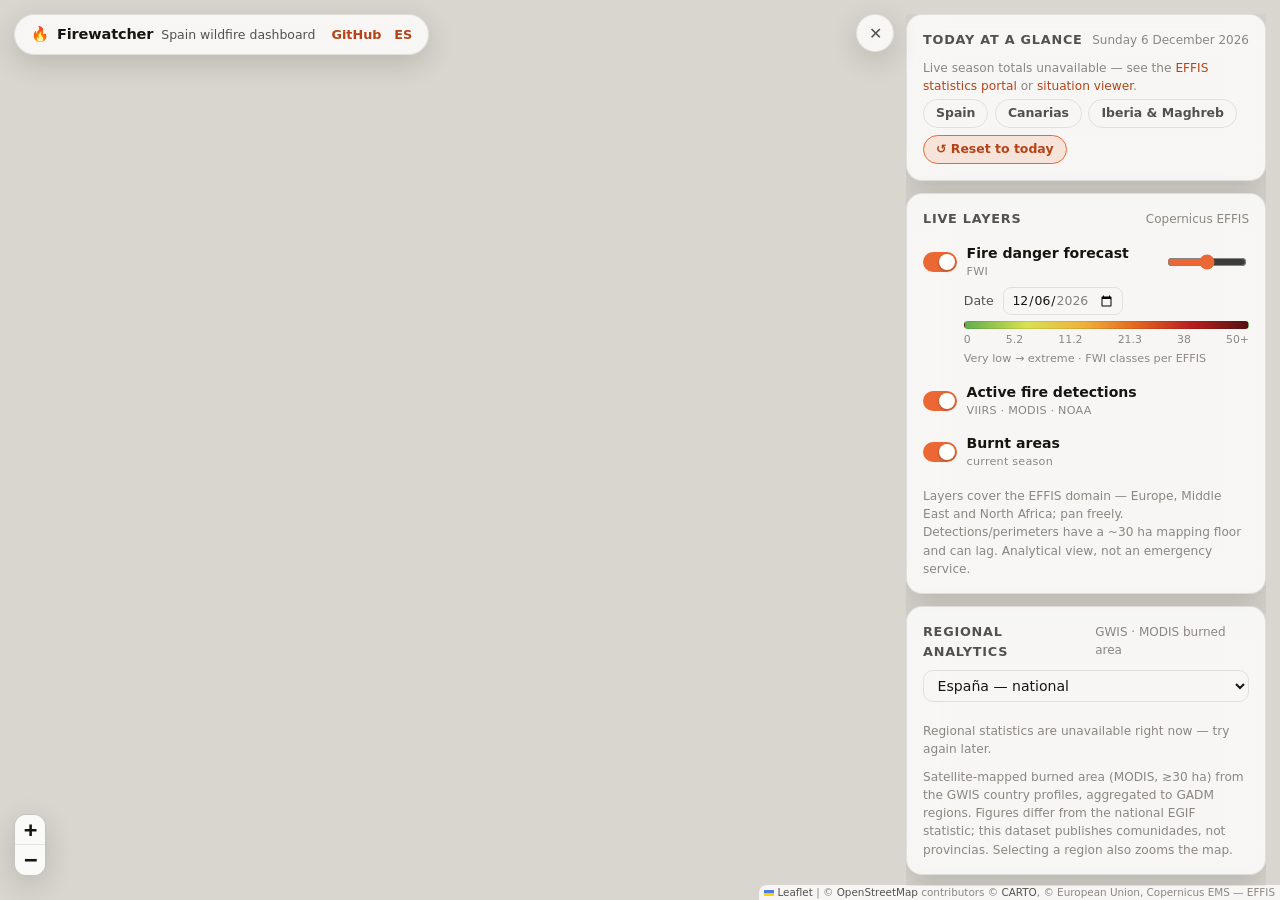
==== app/index.html @ 32cd59ab "Show 'not published yet' instead of 0 for the running year in regional analytics The GWIS annual bur" ====
<!DOCTYPE html>
<html lang="en">
<head>
<meta charset="utf-8">
<meta name="viewport" content="width=device-width, initial-scale=1">
<title>Firewatcher — Spain Wildfire Risk Dashboard</title>
<meta name="description" content="Interactive wildfire risk dashboard for Spain: live fire danger (FWI), active fire detections and burnt areas from Copernicus EFFIS, with historical context from the national fire record.">
<link rel="icon" href="data:image/svg+xml,<svg xmlns=%22http://www.w3.org/2000/svg%22 viewBox=%220 0 100 100%22><text y=%22.9em%22 font-size=%2290%22>🔥</text></svg>">
<link rel="stylesheet" href="vendor/leaflet/leaflet.css">
<link rel="stylesheet" href="app.css">
</head>
<body>

<div id="map" role="application" data-i18n-aria="mapAria" aria-label="Map with live wildfire layers"></div>

<header class="brand">
  <span class="flame">🔥</span>
  <span class="brand-name">Firewatcher</span>
  <span class="brand-sub" data-i18n="brandSub">Spain wildfire dashboard</span>
  <nav>
    <a href="https://github.com/alpibrusl/firewatcher">GitHub</a>
    <button id="lang-toggle" class="lang-toggle" type="button" aria-label="Cambiar idioma / switch language">ES</button>
  </nav>
</header>

<button id="panel-toggle" class="panel-toggle" aria-expanded="true"
        aria-controls="panel" title="Hide panel">✕</button>

<aside id="panel" class="panel">

  <section class="card today" aria-label="Today at a glance">
    <div class="card-head">
      <h2 data-i18n="todayTitle">Today at a glance</h2>
      <span id="today-date" class="muted"></span>
    </div>
    <div id="today-stats" class="today-stats" hidden>
      <div class="stat">
        <span class="stat-value" id="ts-ba">–</span>
        <span class="stat-label" data-i18n="tsBaLabel">ha burnt in {year} (EFFIS-mapped)</span>
      </div>
      <div class="stat">
        <span class="stat-value" id="ts-avg">–</span>
        <span class="stat-label" data-i18n="tsAvgLabel">avg. at this point of year, 2006–25</span>
      </div>
      <div class="stat">
        <span class="stat-value" id="ts-nf">–</span>
        <span class="stat-label" data-i18n="tsNfLabel">fires ≥ ~30 ha mapped in {year}</span>
      </div>
    </div>
    <p id="today-fallback" class="note" data-i18n="todayFallback" hidden>Live season totals unavailable —
    see the <a href="https://forest-fire.emergency.copernicus.eu/apps/effis.statistics/seasonaltrend">EFFIS
    statistics portal</a> or <a href="https://forest-fire.emergency.copernicus.eu/apps/effis.csv/">situation
    viewer</a>.</p>
    <div class="chip-row" role="group" aria-label="Quick views">
      <button class="chip" data-view="39.9,-3.6,6" data-i18n="chipSpain">Spain</button>
      <button class="chip" data-view="28.3,-15.7,7">Canarias</button>
      <button class="chip" data-view="36.8,-4.5,5" data-i18n="chipIberia">Iberia &amp; Maghreb</button>
      <button id="btn-today" class="chip chip-accent" data-i18n="btnToday">↺ Reset to today</button>
    </div>
  </section>

  <section class="card layers" aria-label="Map layers">
    <div class="card-head"><h2 data-i18n="layersTitle">Live layers</h2><span class="muted">Copernicus EFFIS</span></div>

    <div class="layer">
      <label class="switch">
        <input type="checkbox" id="lyr-fwi" checked>
        <span class="track" aria-hidden="true"></span>
        <span class="layer-name" data-i18n="fwiName">Fire danger forecast <small>FWI</small></span>
      </label>
      <input type="range" id="fwi-opacity" min="10" max="100" value="55"
             data-i18n-aria="fwiOpacityAria" aria-label="Fire danger layer opacity">
    </div>
    <div class="layer-extra">
      <label for="fwi-date" data-i18n="dateLabel">Date</label>
      <input type="date" id="fwi-date">
    </div>
    <div class="legend">
      <div class="legend-bar" aria-hidden="true"></div>
      <div class="legend-ticks" aria-hidden="true">
        <span>0</span><span>5.2</span><span>11.2</span><span>21.3</span><span>38</span><span>50+</span>
      </div>
      <span class="legend-note" data-i18n="legendNote">Very low → extreme · FWI classes per EFFIS</span>
    </div>

    <div class="layer">
      <label class="switch">
        <input type="checkbox" id="lyr-hs" checked>
        <span class="track" aria-hidden="true"></span>
        <span class="layer-name" data-i18n="hsName">Active fire detections <small>VIIRS · MODIS · NOAA</small></span>
      </label>
    </div>

    <div class="layer">
      <label class="switch">
        <input type="checkbox" id="lyr-ba" checked>
        <span class="track" aria-hidden="true"></span>
        <span class="layer-name" data-i18n="baName">Burnt areas <small>current season</small></span>
      </label>
    </div>

    <p class="note" data-i18n="layersNote">Layers cover the EFFIS domain — Europe, Middle East and
    North Africa; pan freely. Detections/perimeters have a ~30 ha mapping
    floor and can lag. Analytical view, not an emergency service.</p>
  </section>

  <section class="card region-card" aria-label="Regional analytics">
    <div class="card-head"><h2 data-i18n="regionTitle">Regional analytics</h2><span class="muted" data-i18n="regionMuted">GWIS · MODIS burned area</span></div>
    <select id="region-select" class="region-select" data-i18n-aria="regionSelectAria" aria-label="Choose a region">
      <option value="ESP">España — national</option>
    </select>
    <div id="region-stats" class="today-stats" hidden>
      <div class="stat">
        <span class="stat-value" id="rs-ba">–</span>
        <span class="stat-label" data-i18n="rsBaLabel">ha burnt so far in {year}</span>
      </div>
      <div class="stat">
        <span class="stat-value" id="rs-avg">–</span>
        <span class="stat-label" data-i18n="rsAvgLabel">ha burnt in an average year (2006–{prev})</span>
      </div>
      <div class="stat">
        <span class="stat-value" id="rs-nf">–</span>
        <span class="stat-label" data-i18n="rsNfLabel">fires mapped in {year} · avg size <span id="rs-size">–</span> ha</span>
      </div>
    </div>
    <p id="rs-pending" class="note tight" data-i18n="rsPending" hidden>The {year} annual figure isn't
    consolidated in GWIS yet — see "Today at a glance" for near-real-time season totals.</p>
    <div id="region-chart" class="chart" data-i18n-aria="regionChartAria" aria-label="Burned area per year for the selected region"></div>
    <p id="region-fallback" class="note" data-i18n="regionFallback" hidden>Regional statistics are unavailable right now — try again later.</p>
    <p class="note" data-i18n="regionNote">Satellite-mapped burned area (MODIS, ≳30 ha) from the GWIS
    country profiles, aggregated to GADM regions. Figures differ from the
    national EGIF statistic; this dataset publishes comunidades, not
    provincias. Selecting a region also zooms the map.</p>
  </section>

  <section class="card chart-card" aria-label="Annual burned area in Spain">
    <div class="card-head"><h2 data-i18n="chartTitle">Burned area per year</h2><span class="muted" data-i18n="chartMuted">Spain · kha</span></div>
    <p class="note tight" data-i18n="chartNote">Approx. totals per EGIF/MITECO; 2025 provisional (EFFIS).</p>
    <div id="chart" class="chart"></div>
    <details class="chart-table">
      <summary data-i18n="viewTable">View as table</summary>
      <table id="chart-table-el">
        <thead><tr><th scope="col" data-i18n="thYear">Year</th><th scope="col" data-i18n="thBa">Burned area (ha, approx.)</th></tr></thead>
        <tbody></tbody>
      </table>
    </details>
  </section>

  <details class="card about">
    <summary><h2 data-i18n="aboutTitle">About Firewatcher</h2></summary>
    <p data-i18n="aboutBody">An open-data wildfire dashboard for Spain: live fire danger, satellite
    fire detections and burnt areas from the Copernicus EFFIS services, with
    historical context from the national fire statistics.</p>
    <div class="attribution">
      <p data-i18n="attribution">Fire danger, detections and burnt areas: © European Union, Copernicus
      Emergency Management Service — EFFIS. Contains modified Copernicus EMS
      information 2026. Historical statistics: MITECO / EGIF (approximate).
      Basemap: © <a href="https://www.openstreetmap.org/copyright">OpenStreetMap</a>
      contributors, © <a href="https://carto.com/attributions">CARTO</a>.</p>
    </div>
  </details>

</aside>

<div id="tooltip" class="tooltip" hidden></div>

<script src="vendor/leaflet/leaflet.js"></script>
<script src="app.js"></script>
</body>
</html>
---- app/vendor/leaflet/leaflet.css ----
/* required styles */

.leaflet-pane,
.leaflet-tile,
.leaflet-marker-icon,
.leaflet-marker-shadow,
.leaflet-tile-container,
.leaflet-pane > svg,
.leaflet-pane > canvas,
.leaflet-zoom-box,
.leaflet-image-layer,
.leaflet-layer {
	position: absolute;
	left: 0;
	top: 0;
	}
.leaflet-container {
	overflow: hidden;
	}
.leaflet-tile,
.leaflet-marker-icon,
.leaflet-marker-shadow {
	-webkit-user-select: none;
	   -moz-user-select: none;
	        user-select: none;
	  -webkit-user-drag: none;
	}
/* Prevents IE11 from highlighting tiles in blue */
.leaflet-tile::selection {
	background: transparent;
}
/* Safari renders non-retina tile on retina better with this, but Chrome is worse */
.leaflet-safari .leaflet-tile {
	image-rendering: -webkit-optimize-contrast;
	}
/* hack that prevents hw layers "stretching" when loading new tiles */
.leaflet-safari .leaflet-tile-container {
	width: 1600px;
	height: 1600px;
	-webkit-transform-origin: 0 0;
	}
.leaflet-marker-icon,
.leaflet-marker-shadow {
	display: block;
	}
/* .leaflet-container svg: reset svg max-width decleration shipped in Joomla! (joomla.org) 3.x */
/* .leaflet-container img: map is broken in FF if you have max-width: 100% on tiles */
.leaflet-container .leaflet-overlay-pane svg {
	max-width: none !important;
	max-height: none !important;
	}
.leaflet-container .leaflet-marker-pane img,
.leaflet-container .leaflet-shadow-pane img,
.leaflet-container .leaflet-tile-pane img,
.leaflet-container img.leaflet-image-layer,
.leaflet-container .leaflet-tile {
	max-width: none !important;
	max-height: none !important;
	width: auto;
	padding: 0;
	}

.leaflet-container img.leaflet-tile {
	/* See: https://bugs.chromium.org/p/chromium/issues/detail?id=600120 */
	mix-blend-mode: plus-lighter;
}

.leaflet-container.leaflet-touch-zoom {
	-ms-touch-action: pan-x pan-y;
	touch-action: pan-x pan-y;
	}
.leaflet-container.leaflet-touch-drag {
	-ms-touch-action: pinch-zoom;
	/* Fallback for FF which doesn't support pinch-zoom */
	touch-action: none;
	touch-action: pinch-zoom;
}
.leaflet-container.leaflet-touch-drag.leaflet-touch-zoom {
	-ms-touch-action: none;
	touch-action: none;
}
.leaflet-container {
	-webkit-tap-highlight-color: transparent;
}
.leaflet-container a {
	-webkit-tap-highlight-color: rgba(51, 181, 229, 0.4);
}
.leaflet-tile {
	filter: inherit;
	visibility: hidden;
	}
.leaflet-tile-loaded {
	visibility: inherit;
	}
.leaflet-zoom-box {
	width: 0;
	height: 0;
	-moz-box-sizing: border-box;
	     box-sizing: border-box;
	z-index: 800;
	}
/* workaround for https://bugzilla.mozilla.org/show_bug.cgi?id=888319 */
.leaflet-overlay-pane svg {
	-moz-user-select: none;
	}

.leaflet-pane         { z-index: 400; }

.leaflet-tile-pane    { z-index: 200; }
.leaflet-overlay-pane { z-index: 400; }
.leaflet-shadow-pane  { z-index: 500; }
.leaflet-marker-pane  { z-index: 600; }
.leaflet-tooltip-pane   { z-index: 650; }
.leaflet-popup-pane   { z-index: 700; }

.leaflet-map-pane canvas { z-index: 100; }
.leaflet-map-pane svg    { z-index: 200; }

.leaflet-vml-shape {
	width: 1px;
	height: 1px;
	}
.lvml {
	behavior: url(#default#VML);
	display: inline-block;
	position: absolute;
	}


/* control positioning */

.leaflet-control {
	position: relative;
	z-index: 800;
	pointer-events: visiblePainted; /* IE 9-10 doesn't have auto */
	pointer-events: auto;
	}
.leaflet-top,
.leaflet-bottom {
	position: absolute;
	z-index: 1000;
	pointer-events: none;
	}
.leaflet-top {
	top: 0;
	}
.leaflet-right {
	right: 0;
	}
.leaflet-bottom {
	bottom: 0;
	}
.leaflet-left {
	left: 0;
	}
.leaflet-control {
	float: left;
	clear: both;
	}
.leaflet-right .leaflet-control {
	float: right;
	}
.leaflet-top .leaflet-control {
	margin-top: 10px;
	}
.leaflet-bottom .leaflet-control {
	margin-bottom: 10px;
	}
.leaflet-left .leaflet-control {
	margin-left: 10px;
	}
.leaflet-right .leaflet-control {
	margin-right: 10px;
	}


/* zoom and fade animations */

.leaflet-fade-anim .leaflet-popup {
	opacity: 0;
	-webkit-transition: opacity 0.2s linear;
	   -moz-transition: opacity 0.2s linear;
	        transition: opacity 0.2s linear;
	}
.leaflet-fade-anim .leaflet-map-pane .leaflet-popup {
	opacity: 1;
	}
.leaflet-zoom-animated {
	-webkit-transform-origin: 0 0;
	    -ms-transform-origin: 0 0;
	        transform-origin: 0 0;
	}
svg.leaflet-zoom-animated {
	will-change: transform;
}

.leaflet-zoom-anim .leaflet-zoom-animated {
	-webkit-transition: -webkit-transform 0.25s cubic-bezier(0,0,0.25,1);
	   -moz-transition:    -moz-transform 0.25s cubic-bezier(0,0,0.25,1);
	        transition:         transform 0.25s cubic-bezier(0,0,0.25,1);
	}
.leaflet-zoom-anim .leaflet-tile,
.leaflet-pan-anim .leaflet-tile {
	-webkit-transition: none;
	   -moz-transition: none;
	        transition: none;
	}

.leaflet-zoom-anim .leaflet-zoom-hide {
	visibility: hidden;
	}


/* cursors */

.leaflet-interactive {
	cursor: pointer;
	}
.leaflet-grab {
	cursor: -webkit-grab;
	cursor:    -moz-grab;
	cursor:         grab;
	}
.leaflet-crosshair,
.leaflet-crosshair .leaflet-interactive {
	cursor: crosshair;
	}
.leaflet-popup-pane,
.leaflet-control {
	cursor: auto;
	}
.leaflet-dragging .leaflet-grab,
.leaflet-dragging .leaflet-grab .leaflet-interactive,
.leaflet-dragging .leaflet-marker-draggable {
	cursor: move;
	cursor: -webkit-grabbing;
	cursor:    -moz-grabbing;
	cursor:         grabbing;
	}

/* marker & overlays interactivity */
.leaflet-marker-icon,
.leaflet-marker-shadow,
.leaflet-image-layer,
.leaflet-pane > svg path,
.leaflet-tile-container {
	pointer-events: none;
	}

.leaflet-marker-icon.leaflet-interactive,
.leaflet-image-layer.leaflet-interactive,
.leaflet-pane > svg path.leaflet-interactive,
svg.leaflet-image-layer.leaflet-interactive path {
	pointer-events: visiblePainted; /* IE 9-10 doesn't have auto */
	pointer-events: auto;
	}

/* visual tweaks */

.leaflet-container {
	background: #ddd;
	outline-offset: 1px;
	}
.leaflet-container a {
	color: #0078A8;
	}
.leaflet-zoom-box {
	border: 2px dotted #38f;
	background: rgba(255,255,255,0.5);
	}


/* general typography */
.leaflet-container {
	font-family: "Helvetica Neue", Arial, Helvetica, sans-serif;
	font-size: 12px;
	font-size: 0.75rem;
	line-height: 1.5;
	}


/* general toolbar styles */

.leaflet-bar {
	box-shadow: 0 1px 5px rgba(0,0,0,0.65);
	border-radius: 4px;
	}
.leaflet-bar a {
	background-color: #fff;
	border-bottom: 1px solid #ccc;
	width: 26px;
	height: 26px;
	line-height: 26px;
	display: block;
	text-align: center;
	text-decoration: none;
	color: black;
	}
.leaflet-bar a,
.leaflet-control-layers-toggle {
	background-position: 50% 50%;
	background-repeat: no-repeat;
	display: block;
	}
.leaflet-bar a:hover,
.leaflet-bar a:focus {
	background-color: #f4f4f4;
	}
.leaflet-bar a:first-child {
	border-top-left-radius: 4px;
	border-top-right-radius: 4px;
	}
.leaflet-bar a:last-child {
	border-bottom-left-radius: 4px;
	border-bottom-right-radius: 4px;
	border-bottom: none;
	}
.leaflet-bar a.leaflet-disabled {
	cursor: default;
	background-color: #f4f4f4;
	color: #bbb;
	}

.leaflet-touch .leaflet-bar a {
	width: 30px;
	height: 30px;
	line-height: 30px;
	}
.leaflet-touch .leaflet-bar a:first-child {
	border-top-left-radius: 2px;
	border-top-right-radius: 2px;
	}
.leaflet-touch .leaflet-bar a:last-child {
	border-bottom-left-radius: 2px;
	border-bottom-right-radius: 2px;
	}

/* zoom control */

.leaflet-control-zoom-in,
.leaflet-control-zoom-out {
	font: bold 18px 'Lucida Console', Monaco, monospace;
	text-indent: 1px;
	}

.leaflet-touch .leaflet-control-zoom-in, .leaflet-touch .leaflet-control-zoom-out  {
	font-size: 22px;
	}


/* layers control */

.leaflet-control-layers {
	box-shadow: 0 1px 5px rgba(0,0,0,0.4);
	background: #fff;
	border-radius: 5px;
	}
.leaflet-control-layers-toggle {
	background-image: url(images/layers.png);
	width: 36px;
	height: 36px;
	}
.leaflet-retina .leaflet-control-layers-toggle {
	background-image: url(images/layers-2x.png);
	background-size: 26px 26px;
	}
.leaflet-touch .leaflet-control-layers-toggle {
	width: 44px;
	height: 44px;
	}
.leaflet-control-layers .leaflet-control-layers-list,
.leaflet-control-layers-expanded .leaflet-control-layers-toggle {
	display: none;
	}
.leaflet-control-layers-expanded .leaflet-control-layers-list {
	display: block;
	position: relative;
	}
.leaflet-control-layers-expanded {
	padding: 6px 10px 6px 6px;
	color: #333;
	background: #fff;
	}
.leaflet-control-layers-scrollbar {
	overflow-y: scroll;
	overflow-x: hidden;
	padding-right: 5px;
	}
.leaflet-control-layers-selector {
	margin-top: 2px;
	position: relative;
	top: 1px;
	}
.leaflet-control-layers label {
	display: block;
	font-size: 13px;
	font-size: 1.08333em;
	}
.leaflet-control-layers-separator {
	height: 0;
	border-top: 1px solid #ddd;
	margin: 5px -10px 5px -6px;
	}

/* Default icon URLs */
.leaflet-default-icon-path { /* used only in path-guessing heuristic, see L.Icon.Default */
	background-image: url(images/marker-icon.png);
	}


/* attribution and scale controls */

.leaflet-container .leaflet-control-attribution {
	background: #fff;
	background: rgba(255, 255, 255, 0.8);
	margin: 0;
	}
.leaflet-control-attribution,
.leaflet-control-scale-line {
	padding: 0 5px;
	color: #333;
	line-height: 1.4;
	}
.leaflet-control-attribution a {
	text-decoration: none;
	}
.leaflet-control-attribution a:hover,
.leaflet-control-attribution a:focus {
	text-decoration: underline;
	}
.leaflet-attribution-flag {
	display: inline !important;
	vertical-align: baseline !important;
	width: 1em;
	height: 0.6669em;
	}
.leaflet-left .leaflet-control-scale {
	margin-left: 5px;
	}
.leaflet-bottom .leaflet-control-scale {
	margin-bottom: 5px;
	}
.leaflet-control-scale-line {
	border: 2px solid #777;
	border-top: none;
	line-height: 1.1;
	padding: 2px 5px 1px;
	white-space: nowrap;
	-moz-box-sizing: border-box;
	     box-sizing: border-box;
	background: rgba(255, 255, 255, 0.8);
	text-shadow: 1px 1px #fff;
	}
.leaflet-control-scale-line:not(:first-child) {
	border-top: 2px solid #777;
	border-bottom: none;
	margin-top: -2px;
	}
.leaflet-control-scale-line:not(:first-child):not(:last-child) {
	border-bottom: 2px solid #777;
	}

.leaflet-touch .leaflet-control-attribution,
.leaflet-touch .leaflet-control-layers,
.leaflet-touch .leaflet-bar {
	box-shadow: none;
	}
.leaflet-touch .leaflet-control-layers,
.leaflet-touch .leaflet-bar {
	border: 2px solid rgba(0,0,0,0.2);
	background-clip: padding-box;
	}


/* popup */

.leaflet-popup {
	position: absolute;
	text-align: center;
	margin-bottom: 20px;
	}
.leaflet-popup-content-wrapper {
	padding: 1px;
	text-align: left;
	border-radius: 12px;
	}
.leaflet-popup-content {
	margin: 13px 24px 13px 20px;
	line-height: 1.3;
	font-size: 13px;
	font-size: 1.08333em;
	min-height: 1px;
	}
.leaflet-popup-content p {
	margin: 17px 0;
	margin: 1.3em 0;
	}
.leaflet-popup-tip-container {
	width: 40px;
	height: 20px;
	position: absolute;
	left: 50%;
	margin-top: -1px;
	margin-left: -20px;
	overflow: hidden;
	pointer-events: none;
	}
.leaflet-popup-tip {
	width: 17px;
	height: 17px;
	padding: 1px;

	margin: -10px auto 0;
	pointer-events: auto;

	-webkit-transform: rotate(45deg);
	   -moz-transform: rotate(45deg);
	    -ms-transform: rotate(45deg);
	        transform: rotate(45deg);
	}
.leaflet-popup-content-wrapper,
.leaflet-popup-tip {
	background: white;
	color: #333;
	box-shadow: 0 3px 14px rgba(0,0,0,0.4);
	}
.leaflet-container a.leaflet-popup-close-button {
	position: absolute;
	top: 0;
	right: 0;
	border: none;
	text-align: center;
	width: 24px;
	height: 24px;
	font: 16px/24px Tahoma, Verdana, sans-serif;
	color: #757575;
	text-decoration: none;
	background: transparent;
	}
.leaflet-container a.leaflet-popup-close-button:hover,
.leaflet-container a.leaflet-popup-close-button:focus {
	color: #585858;
	}
.leaflet-popup-scrolled {
	overflow: auto;
	}

.leaflet-oldie .leaflet-popup-content-wrapper {
	-ms-zoom: 1;
	}
.leaflet-oldie .leaflet-popup-tip {
	width: 24px;
	margin: 0 auto;

	-ms-filter: "progid:DXImageTransform.Microsoft.Matrix(M11=0.70710678, M12=0.70710678, M21=-0.70710678, M22=0.70710678)";
	filter: progid:DXImageTransform.Microsoft.Matrix(M11=0.70710678, M12=0.70710678, M21=-0.70710678, M22=0.70710678);
	}

.leaflet-oldie .leaflet-control-zoom,
.leaflet-oldie .leaflet-control-layers,
.leaflet-oldie .leaflet-popup-content-wrapper,
.leaflet-oldie .leaflet-popup-tip {
	border: 1px solid #999;
	}


/* div icon */

.leaflet-div-icon {
	background: #fff;
	border: 1px solid #666;
	}


/* Tooltip */
/* Base styles for the element that has a tooltip */
.leaflet-tooltip {
	position: absolute;
	padding: 6px;
	background-color: #fff;
	border: 1px solid #fff;
	border-radius: 3px;
	color: #222;
	white-space: nowrap;
	-webkit-user-select: none;
	-moz-user-select: none;
	-ms-user-select: none;
	user-select: none;
	pointer-events: none;
	box-shadow: 0 1px 3px rgba(0,0,0,0.4);
	}
.leaflet-tooltip.leaflet-interactive {
	cursor: pointer;
	pointer-events: auto;
	}
.leaflet-tooltip-top:before,
.leaflet-tooltip-bottom:before,
.leaflet-tooltip-left:before,
.leaflet-tooltip-right:before {
	position: absolute;
	pointer-events: none;
	border: 6px solid transparent;
	background: transparent;
	content: "";
	}

/* Directions */

.leaflet-tooltip-bottom {
	margin-top: 6px;
}
.leaflet-tooltip-top {
	margin-top: -6px;
}
.leaflet-tooltip-bottom:before,
.leaflet-tooltip-top:before {
	left: 50%;
	margin-left: -6px;
	}
.leaflet-tooltip-top:before {
	bottom: 0;
	margin-bottom: -12px;
	border-top-color: #fff;
	}
.leaflet-tooltip-bottom:before {
	top: 0;
	margin-top: -12px;
	margin-left: -6px;
	border-bottom-color: #fff;
	}
.leaflet-tooltip-left {
	margin-left: -6px;
}
.leaflet-tooltip-right {
	margin-left: 6px;
}
.leaflet-tooltip-left:before,
.leaflet-tooltip-right:before {
	top: 50%;
	margin-top: -6px;
	}
.leaflet-tooltip-left:before {
	right: 0;
	margin-right: -12px;
	border-left-color: #fff;
	}
.leaflet-tooltip-right:before {
	left: 0;
	margin-left: -12px;
	border-right-color: #fff;
	}

/* Printing */

@media print {
	/* Prevent printers from removing background-images of controls. */
	.leaflet-control {
		-webkit-print-color-adjust: exact;
		print-color-adjust: exact;
		}
	}
---- app/app.css ----
/* Firewatcher dashboard — floating-panel map UI */

:root {
  color-scheme: light;
  --glass: rgba(252, 252, 251, 0.86);
  --glass-strong: rgba(252, 252, 251, 0.95);
  --ink: #17150f;
  --ink-2: #52514e;
  --ink-muted: #8a8781;
  --grid: #e3e2da;
  --baseline: #c3c2b7;
  --border: rgba(23, 21, 15, 0.1);
  --accent: #eb6834;
  --accent-ink: #b44417;
  --accent-soft: rgba(235, 104, 52, 0.14);
  --track-off: #cfcdc4;
  --shadow: 0 8px 28px rgba(23, 21, 15, 0.16);
  --radius: 16px;
  --panel-w: 22.5rem;
}

@media (prefers-color-scheme: dark) {
  :root {
    color-scheme: dark;
    --glass: rgba(24, 24, 22, 0.82);
    --glass-strong: rgba(24, 24, 22, 0.94);
    --ink: #f2efe9;
    --ink-2: #bdb9af;
    --ink-muted: #8a8781;
    --grid: #34332e;
    --baseline: #45443e;
    --border: rgba(255, 255, 255, 0.1);
    --accent: #f0713c;
    --accent-ink: #f79066;
    --accent-soft: rgba(240, 113, 60, 0.2);
    --track-off: #4a4942;
    --shadow: 0 8px 28px rgba(0, 0, 0, 0.45);
  }
}

* { box-sizing: border-box; }

html, body { height: 100%; }

body {
  margin: 0;
  color: var(--ink);
  font: 14.5px/1.5 system-ui, -apple-system, "Segoe UI", sans-serif;
  overflow: hidden;
}

a { color: var(--accent-ink); text-decoration: none; }
a:hover { text-decoration: underline; }

#map { position: fixed; inset: 0; background: #d9d6cf; }

/* Floating brand */

.brand {
  position: fixed;
  top: 14px;
  left: 14px;
  z-index: 1000;
  display: flex;
  align-items: baseline;
  gap: 0.5rem;
  padding: 0.55rem 1rem;
  background: var(--glass);
  backdrop-filter: blur(14px);
  -webkit-backdrop-filter: blur(14px);
  border: 1px solid var(--border);
  border-radius: 999px;
  box-shadow: var(--shadow);
}

.brand-name { font-weight: 750; letter-spacing: -0.01em; }
.brand-sub { font-size: 0.78rem; color: var(--ink-2); }
.brand nav { display: flex; gap: 0.8rem; margin-left: 0.5rem; font-size: 0.8rem; font-weight: 550; }

/* Panel */

.panel {
  position: fixed;
  top: 14px;
  right: 14px;
  bottom: 14px;
  z-index: 1000;
  width: var(--panel-w);
  overflow-y: auto;
  display: flex;
  flex-direction: column;
  gap: 0.75rem;
  scrollbar-width: thin;
  overscroll-behavior: contain;
  transition: transform 0.28s ease, opacity 0.28s ease;
}

.panel.hidden { transform: translateX(calc(100% + 20px)); opacity: 0; pointer-events: none; }

.panel-toggle {
  position: fixed;
  top: 14px;
  right: calc(var(--panel-w) + 26px);
  z-index: 1001;
  width: 38px;
  height: 38px;
  border-radius: 999px;
  border: 1px solid var(--border);
  background: var(--glass);
  backdrop-filter: blur(14px);
  -webkit-backdrop-filter: blur(14px);
  color: var(--ink-2);
  font-size: 1rem;
  cursor: pointer;
  box-shadow: var(--shadow);
  transition: right 0.28s ease;
}

.panel-toggle.panel-hidden-state { right: 14px; }
.panel-toggle:hover { color: var(--accent-ink); }

/* Cards */

.card {
  background: var(--glass);
  backdrop-filter: blur(16px);
  -webkit-backdrop-filter: blur(16px);
  border: 1px solid var(--border);
  border-radius: var(--radius);
  box-shadow: var(--shadow);
  padding: 0.95rem 1rem;
  flex: 0 0 auto;
}

.card-head {
  display: flex;
  align-items: baseline;
  justify-content: space-between;
  gap: 0.6rem;
  margin-bottom: 0.55rem;
}

.card h2 {
  font-size: 0.8rem;
  font-weight: 700;
  text-transform: uppercase;
  letter-spacing: 0.06em;
  margin: 0;
  color: var(--ink-2);
}

.muted { font-size: 0.75rem; color: var(--ink-muted); }
.note { font-size: 0.76rem; color: var(--ink-muted); margin: 0.6rem 0 0; }
.note.tight { margin: -0.2rem 0 0.5rem; }

/* Today */

.today-stats { display: flex; flex-direction: column; gap: 0.45rem; margin-bottom: 0.7rem; }
.today-stats[hidden] { display: none; }

.stat {
  display: flex;
  align-items: baseline;
  gap: 0.6rem;
  background: var(--accent-soft);
  border-radius: 10px;
  padding: 0.45rem 0.7rem;
}

.stat-value {
  font-size: 1.08rem;
  font-weight: 750;
  min-width: 5.2rem;
  text-align: right;
  font-variant-numeric: tabular-nums;
}

.stat-label { font-size: 0.74rem; color: var(--ink-2); }

.chip-row { display: flex; flex-wrap: wrap; gap: 0.4rem; margin-top: 0.2rem; }

.chip {
  font: inherit;
  font-size: 0.78rem;
  font-weight: 600;
  color: var(--ink-2);
  background: transparent;
  border: 1px solid var(--border);
  border-radius: 999px;
  padding: 0.28rem 0.75rem;
  cursor: pointer;
  transition: color 0.15s, border-color 0.15s, background 0.15s;
}

.chip:hover { color: var(--accent-ink); border-color: var(--accent); }
.chip-accent { color: var(--accent-ink); border-color: var(--accent); background: var(--accent-soft); }

/* Layers */

.layer {
  display: flex;
  align-items: center;
  justify-content: space-between;
  gap: 0.6rem;
  padding: 0.4rem 0;
}

.switch {
  display: flex;
  align-items: center;
  gap: 0.6rem;
  cursor: pointer;
  user-select: none;
}

.switch input { position: absolute; opacity: 0; pointer-events: none; }

.switch .track {
  flex: 0 0 auto;
  width: 34px;
  height: 20px;
  border-radius: 999px;
  background: var(--track-off);
  position: relative;
  transition: background 0.18s ease;
}

.switch .track::after {
  content: "";
  position: absolute;
  top: 2px;
  left: 2px;
  width: 16px;
  height: 16px;
  border-radius: 50%;
  background: #fff;
  box-shadow: 0 1px 3px rgba(0, 0, 0, 0.3);
  transition: transform 0.18s ease;
}

.switch input:checked + .track { background: var(--accent); }
.switch input:checked + .track::after { transform: translateX(14px); }
.switch input:focus-visible + .track { outline: 2px solid var(--accent); outline-offset: 2px; }

.layer-name { font-size: 0.88rem; font-weight: 550; }
.layer-name small { display: block; font-size: 0.7rem; font-weight: 500; color: var(--ink-muted); letter-spacing: 0.02em; }

.layer input[type="range"] { width: 5rem; accent-color: var(--accent); }

.layer-extra {
  display: flex;
  align-items: center;
  gap: 0.6rem;
  margin: 0 0 0.4rem 2.55rem;
  font-size: 0.78rem;
  color: var(--ink-2);
}

.layer-extra input[type="date"] {
  font: inherit;
  color: var(--ink);
  background: transparent;
  border: 1px solid var(--border);
  border-radius: 8px;
  padding: 0.15rem 0.45rem;
}

/* FWI legend */

.legend { margin: 0.1rem 0 0.5rem 2.55rem; }

.legend-bar {
  height: 8px;
  border-radius: 4px;
  background: linear-gradient(90deg, #5faf4e 0%, #d9e14f 22%, #efb138 42%, #e2601f 62%, #b81e1e 80%, #571212 100%);
  border: 1px solid var(--border);
}

.legend-ticks {
  display: flex;
  justify-content: space-between;
  font-size: 0.68rem;
  color: var(--ink-muted);
  font-variant-numeric: tabular-nums;
  margin-top: 0.15rem;
}

.legend-note { display: block; font-size: 0.7rem; color: var(--ink-muted); margin-top: 0.2rem; }

/* Region card */

.region-select {
  width: 100%;
  font: inherit;
  font-size: 0.88rem;
  color: var(--ink);
  background: transparent;
  border: 1px solid var(--border);
  border-radius: 10px;
  padding: 0.4rem 0.6rem;
  margin-bottom: 0.6rem;
}

.region-select:focus-visible { outline: 2px solid var(--accent); outline-offset: 1px; }

.region-card .chart { margin-top: 0.3rem; }

/* Chart */

.chart svg { display: block; width: 100%; height: auto; }
.chart .grid-line { stroke: var(--grid); stroke-width: 1; }
.chart .baseline { stroke: var(--baseline); stroke-width: 1; }
.chart .bar { fill: var(--accent); }
.chart .bar-hit { fill: transparent; cursor: pointer; }
.chart .bar.hover { opacity: 0.8; }
.chart text { font: 10.5px system-ui, -apple-system, "Segoe UI", sans-serif; fill: var(--ink-muted); }
.chart .tick-y { font-variant-numeric: tabular-nums; }
.chart .direct-label { fill: var(--ink-2); font-weight: 600; }

.chart-table { margin-top: 0.4rem; font-size: 0.78rem; }
.chart-table summary { cursor: pointer; color: var(--ink-2); }
.chart-table table { border-collapse: collapse; width: 100%; margin-top: 0.4rem; }
.chart-table th, .chart-table td {
  text-align: left;
  padding: 0.2rem 0.4rem;
  border-bottom: 1px solid var(--grid);
  font-variant-numeric: tabular-nums;
}

/* About */

.about summary {
  cursor: pointer;
  list-style: none;
  display: flex;
  align-items: center;
  justify-content: space-between;
}

.about summary::after { content: "▸"; color: var(--ink-muted); transition: transform 0.15s; }
.about[open] summary::after { transform: rotate(90deg); }
.about summary::-webkit-details-marker { display: none; }
.about p { font-size: 0.82rem; color: var(--ink-2); margin: 0.5rem 0; }

.attribution {
  border-top: 1px solid var(--border);
  margin-top: 0.7rem;
  padding-top: 0.6rem;
  font-size: 0.7rem;
  color: var(--ink-muted);
}
.attribution p { margin: 0.2rem 0; font-size: inherit; color: inherit; }

/* Tooltip */

.tooltip {
  position: fixed;
  z-index: 2000;
  pointer-events: none;
  background: var(--glass-strong);
  backdrop-filter: blur(10px);
  color: var(--ink);
  border: 1px solid var(--border);
  border-radius: 10px;
  box-shadow: var(--shadow);
  padding: 0.4rem 0.6rem;
  font-size: 0.78rem;
  max-width: 14rem;
}

.tooltip .t-title { font-weight: 650; }
.tooltip .t-value { color: var(--ink-2); font-variant-numeric: tabular-nums; }

/* Leaflet chrome */

.leaflet-container { font: inherit; }

.leaflet-bottom.leaflet-left .leaflet-control-zoom {
  margin: 0 0 24px 14px;
  border: 1px solid var(--border);
  border-radius: 12px;
  overflow: hidden;
  box-shadow: var(--shadow);
}

.leaflet-control-zoom a {
  background: var(--glass-strong);
  color: var(--ink);
  border-color: var(--border) !important;
}

.leaflet-control-zoom a:hover { color: var(--accent-ink); background: var(--glass-strong); }

.leaflet-control-attribution {
  background: var(--glass) !important;
  color: var(--ink-muted);
  font-size: 0.65rem;
  border-radius: 8px 0 0 0;
}
.leaflet-control-attribution a { color: var(--ink-2); }

/* Mobile: bottom sheet */

@media (max-width: 760px) {
  .panel {
    top: auto;
    left: 10px;
    right: 10px;
    bottom: 10px;
    width: auto;
    max-height: 52vh;
  }

  .panel.hidden { transform: translateY(calc(100% + 16px)); }

  .panel-toggle { top: auto; bottom: calc(52vh + 18px); right: 10px; transition: bottom 0.28s ease; }
  .panel-toggle.panel-hidden-state { bottom: 10px; right: 10px; }

  .brand { max-width: calc(100vw - 80px); flex-wrap: wrap; row-gap: 0; padding: 0.45rem 0.85rem; }
  .brand-sub { display: none; }

  .leaflet-bottom.leaflet-left .leaflet-control-zoom { display: none; }
}

/* Language toggle */

.lang-toggle {
  background: none;
  border: none;
  padding: 0;
  cursor: pointer;
  font: inherit;
  font-size: 0.8rem;
  font-weight: 650;
  color: var(--accent-ink);
}

.lang-toggle:hover { text-decoration: underline; }
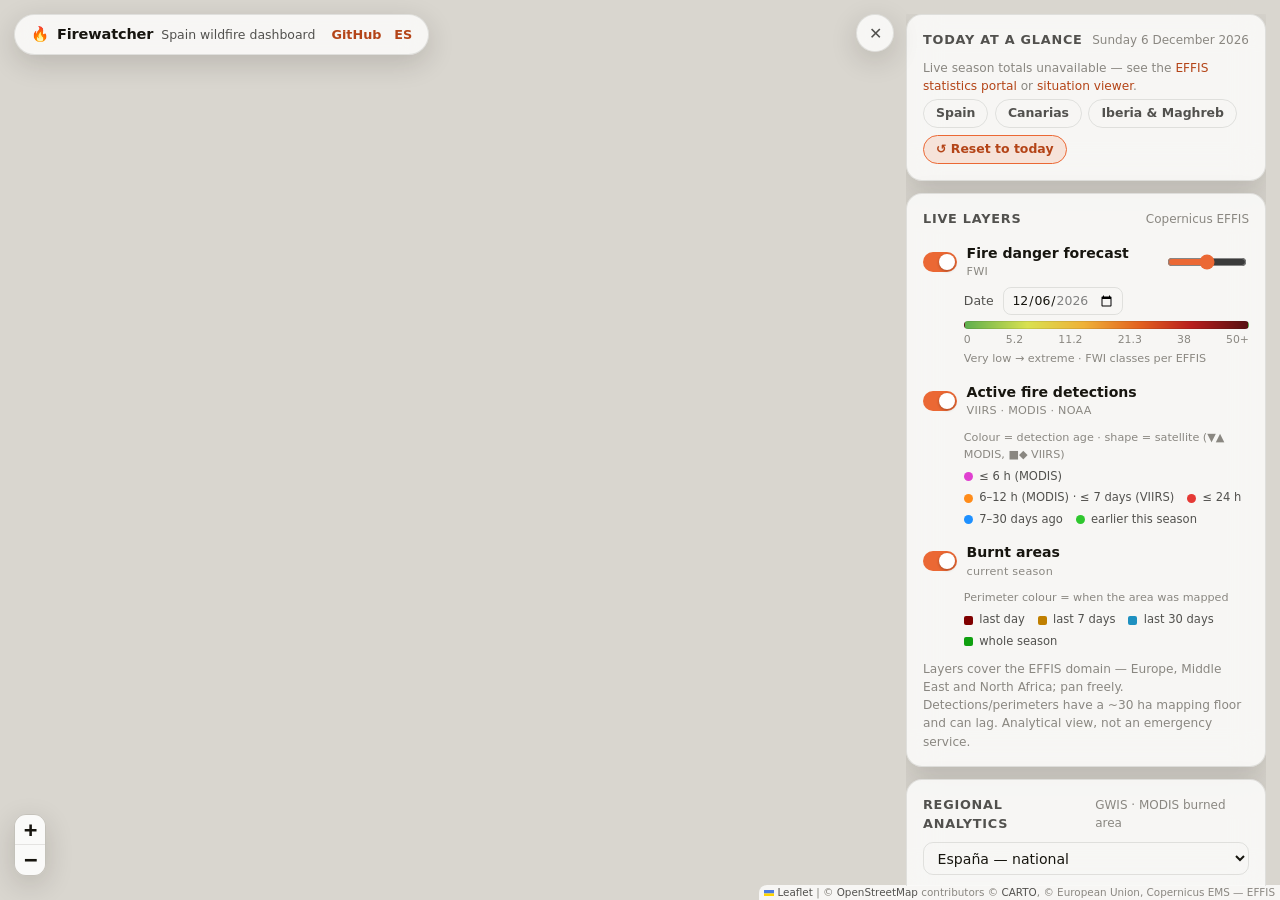
==== commit aa50f1ac: "Add detection-age legends for hotspots and burnt areas The hotspot and burnt-area symbols had no in-" ====
--- a/app/index.html
+++ b/app/index.html
@@ -90,6 +90,16 @@
         <span class="layer-name" data-i18n="hsName">Active fire detections <small>VIIRS · MODIS · NOAA</small></span>
       </label>
     </div>
+    <div class="legend sym-legend" aria-hidden="false">
+      <span class="legend-note" data-i18n="hsLegTitle">Colour = detection age · shape = satellite (&#9660;&#9650; MODIS, &#9632;&#9670; VIIRS)</span>
+      <ul class="sym-list">
+        <li><i class="sym" style="background:#e040d0"></i><span data-i18n="hsLeg1">&le; 6 h (MODIS)</span></li>
+        <li><i class="sym" style="background:#ff8c1a"></i><span data-i18n="hsLeg2">6&ndash;12 h (MODIS) &middot; &le; 7 days (VIIRS)</span></li>
+        <li><i class="sym" style="background:#e53935"></i><span data-i18n="hsLeg3">&le; 24 h</span></li>
+        <li><i class="sym" style="background:#1e90ff"></i><span data-i18n="hsLeg4">7&ndash;30 days ago</span></li>
+        <li><i class="sym" style="background:#2ec72e"></i><span data-i18n="hsLeg5">earlier this season</span></li>
+      </ul>
+    </div>
 
     <div class="layer">
       <label class="switch">
@@ -97,6 +107,15 @@
         <span class="track" aria-hidden="true"></span>
         <span class="layer-name" data-i18n="baName">Burnt areas <small>current season</small></span>
       </label>
+    </div>
+    <div class="legend sym-legend" aria-hidden="false">
+      <span class="legend-note" data-i18n="baLegTitle">Perimeter colour = when the area was mapped</span>
+      <ul class="sym-list">
+        <li><i class="sym sq" style="background:#800000"></i><span data-i18n="baLeg1">last day</span></li>
+        <li><i class="sym sq" style="background:#c07f00"></i><span data-i18n="baLeg2">last 7 days</span></li>
+        <li><i class="sym sq" style="background:#1e90c0"></i><span data-i18n="baLeg3">last 30 days</span></li>
+        <li><i class="sym sq" style="background:#10a010"></i><span data-i18n="baLeg4">whole season</span></li>
+      </ul>
     </div>
 
     <p class="note" data-i18n="layersNote">Layers cover the EFFIS domain — Europe, Middle East and
--- a/app/app.css
+++ b/app/app.css
@@ -436,3 +436,33 @@
 }
 
 .lang-toggle:hover { text-decoration: underline; }
+
+/* Symbol legends for the detection layers */
+
+.sym-legend { margin-top: 0.15rem; }
+
+.sym-list {
+  list-style: none;
+  margin: 0.3rem 0 0;
+  padding: 0;
+  display: flex;
+  flex-wrap: wrap;
+  gap: 0.25rem 0.8rem;
+}
+
+.sym-list li {
+  display: flex;
+  align-items: center;
+  gap: 0.4rem;
+  font-size: 0.72rem;
+  color: var(--ink-2);
+}
+
+.sym {
+  width: 9px;
+  height: 9px;
+  border-radius: 50%;
+  flex: none;
+}
+
+.sym.sq { border-radius: 2px; }
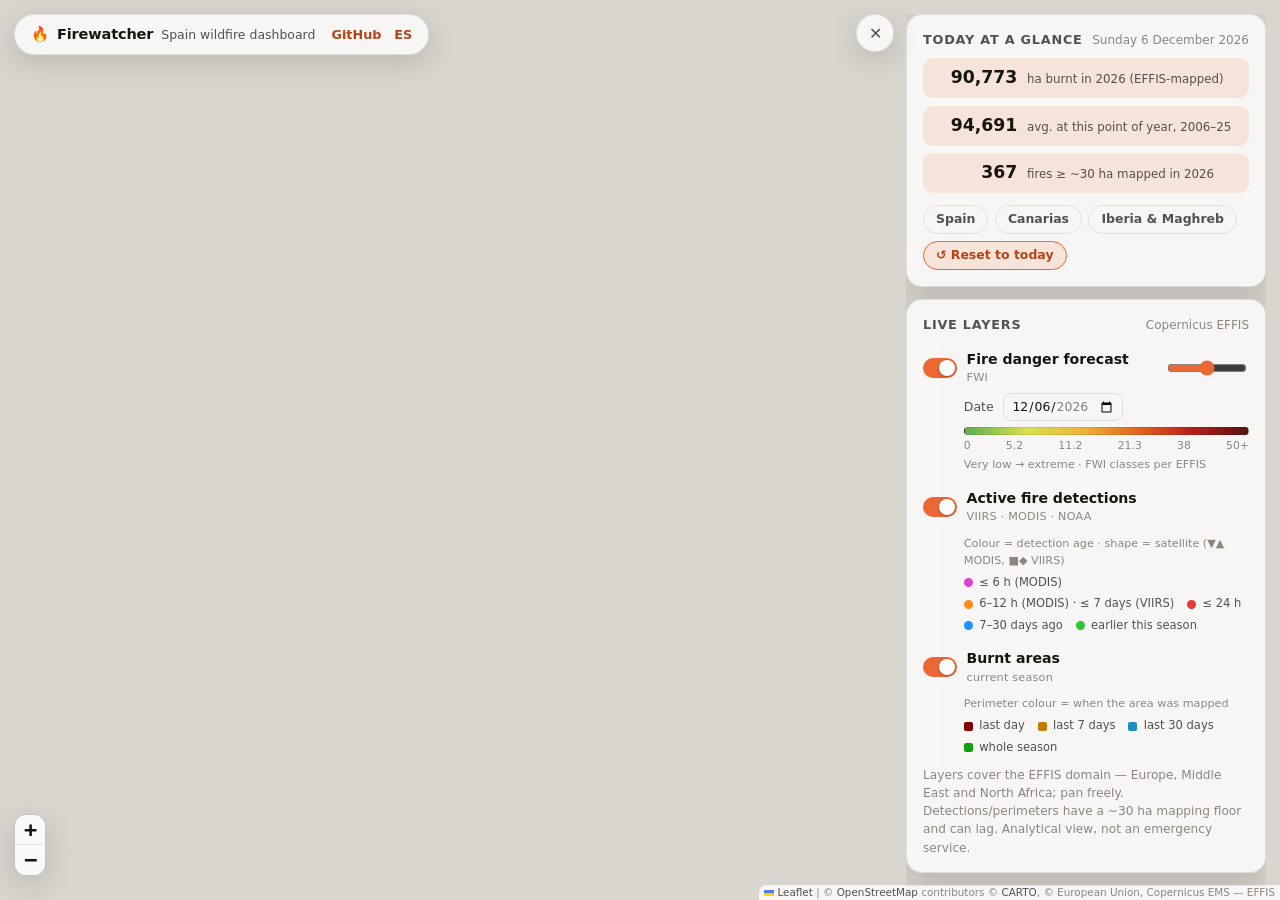
==== commit 008f11d5: "Livestock: switch to tgs00045 (regional) + apro_mt_ls* (national) agr_r_animal is no longer dissemin" ====
--- a/app/index.html
+++ b/app/index.html
@@ -145,11 +145,34 @@
     <p id="rs-pending" class="note tight" data-i18n="rsPending" hidden>The {year} annual figure isn't
     consolidated in GWIS yet — see "Today at a glance" for near-real-time season totals.</p>
     <div id="region-chart" class="chart" data-i18n-aria="regionChartAria" aria-label="Burned area per year for the selected region"></div>
+    <div id="livestock-block" hidden>
+      <p class="note tight"><strong data-i18n="lsTitle">Sheep &amp; goat herd</strong> · <span id="ls-delta"></span></p>
+      <div id="livestock-chart" class="chart" data-i18n-aria="lsChartAria" aria-label="Sheep and goat herd per year for the selected region"></div>
+      <p class="note" data-i18n="lsNote">Extensive sheep and goat grazing removes fine fuel from the
+      landscape; the herd's decline is one hypothesis behind worsening fire seasons.
+      Source: Eurostat (tgs00045 regional from 2014; apro_mt_ls* national from 2005), thousand head.</p>
+    </div>
     <p id="region-fallback" class="note" data-i18n="regionFallback" hidden>Regional statistics are unavailable right now — try again later.</p>
     <p class="note" data-i18n="regionNote">Satellite-mapped burned area (MODIS, ≳30 ha) from the GWIS
     country profiles, aggregated to GADM regions. Figures differ from the
     national EGIF statistic; this dataset publishes comunidades, not
     provincias. Selecting a region also zooms the map.</p>
+  </section>
+
+  <section class="card climate-card" aria-label="Climate and fire" id="climate-card" hidden>
+    <div class="card-head"><h2 data-i18n="climateTitle">Climate &amp; fire</h2><span class="muted">ERA5 · Open-Meteo</span></div>
+    <div class="chip-row climate-chips" role="group" data-i18n-aria="climateChipsAria" aria-label="Choose a climate variable">
+      <button class="chip" data-metric="spring_precip" data-i18n="cmSpring">Spring rain</button>
+      <button class="chip" data-metric="presummer_precip" data-i18n="cmPre">Oct–May rain</button>
+      <button class="chip" data-metric="summer_tmax" data-i18n="cmTmax">Summer max temp</button>
+      <button class="chip" data-metric="summer_wind" data-i18n="cmWind">Summer wind</button>
+    </div>
+    <div id="climate-chart" class="chart" data-i18n-aria="climateChartAria" aria-label="Scatter plot of a climate variable against annual burned area"></div>
+    <p id="climate-verdict" class="note tight"></p>
+    <p class="note" data-i18n="climateNote">Each dot is a year (2005 onwards): the chosen seasonal
+    climate signal against that year's burned area. Climate: ERA5 reanalysis
+    averaged over 15 peninsular points (Open-Meteo). Correlation is not
+    causation — use as context, not prediction.</p>
   </section>
 
   <section class="card chart-card" aria-label="Annual burned area in Spain">
--- a/app/app.css
+++ b/app/app.css
@@ -466,3 +466,19 @@
 }
 
 .sym.sq { border-radius: 2px; }
+
+/* Climate & fire scatter */
+
+.climate-chips { margin-bottom: 0.5rem; }
+
+.dot {
+  fill: var(--accent);
+  opacity: 0.75;
+  stroke: none;
+  cursor: pointer;
+  transition: opacity 120ms;
+}
+
+.dot:hover, .dot:focus { opacity: 1; outline: none; }
+
+.dot-peak { fill: var(--accent-ink); opacity: 0.95; }
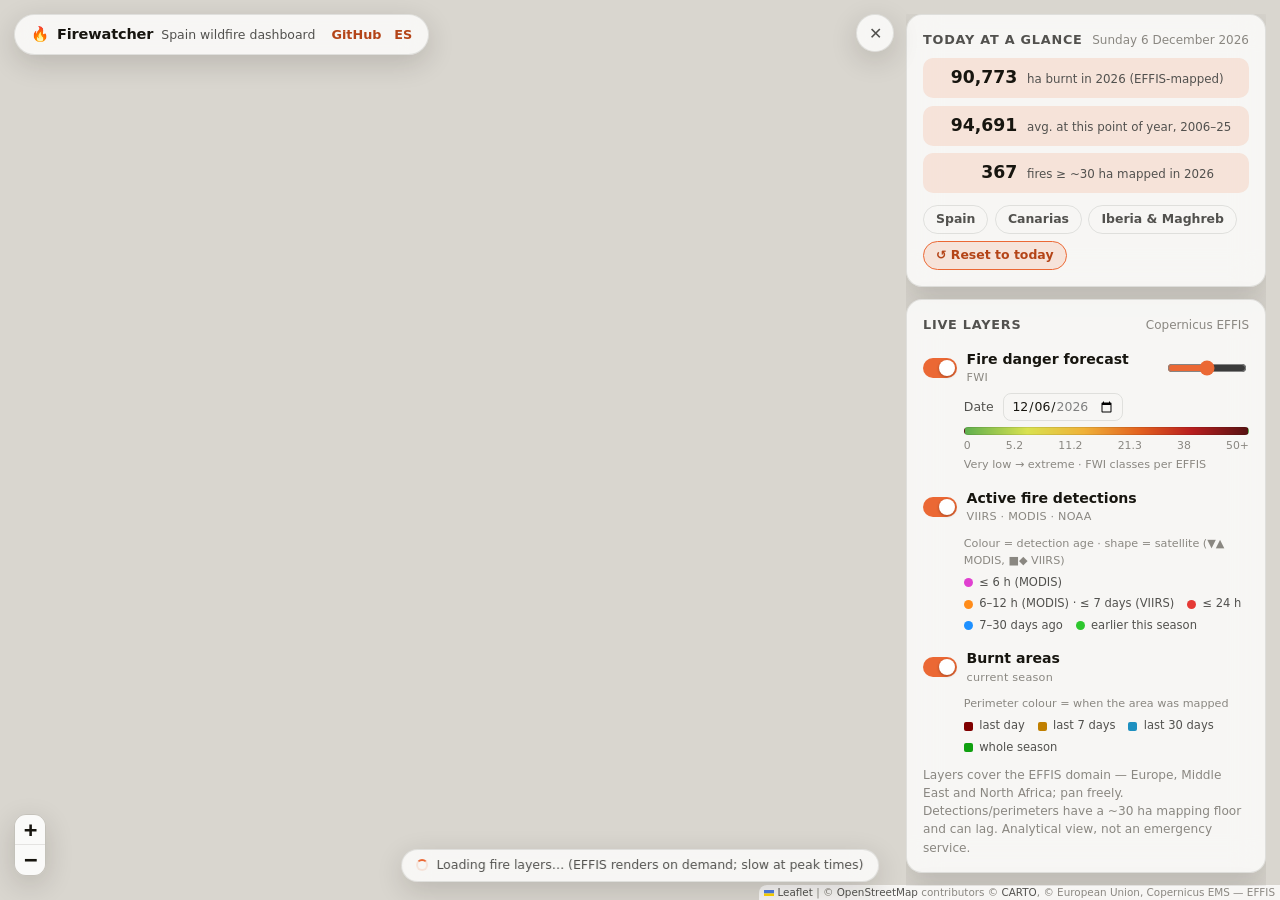
==== commit 93114c59: "Retry failed EFFIS tiles and show a loading indicator The EFFIS WMS renders tiles on demand and inte" ====
--- a/app/index.html
+++ b/app/index.html
@@ -152,6 +152,28 @@
       landscape; the herd's decline is one hypothesis behind worsening fire seasons.
       Source: Eurostat (tgs00045 regional from 2014; apro_mt_ls* national from 2005), thousand head.</p>
     </div>
+    <div id="outlook-block" hidden>
+      <p class="note tight"><strong data-i18n="olTitle">Season outlook (experimental model)</strong></p>
+      <div class="today-stats outlook-stats">
+        <div class="stat">
+          <span class="stat-value" id="ol-range">–</span>
+          <span class="stat-label" data-i18n="olRangeLabel">ha predicted for {year} (80 % range)</span>
+        </div>
+        <div class="stat">
+          <span class="stat-value" id="ol-point">–</span>
+          <span class="stat-label" data-i18n="olPointLabel">central estimate, ha</span>
+        </div>
+        <div class="stat" id="ol-month-stat" hidden>
+          <span class="stat-value" id="ol-mrange">–</span>
+          <span class="stat-label" id="ol-mlabel"></span>
+        </div>
+      </div>
+      <p id="ol-inputs" class="note tight"></p>
+      <p class="note" data-i18n="olNote">Ridge regression on comunidad-year data (2007 onwards):
+      regional seasonal climate, recent burn history and region effects, validated
+      leave-one-year-out. <span id="ol-quality"></span> Experimental — wide ranges are honest for
+      fire data; this is context, not an operational forecast.</p>
+    </div>
     <p id="region-fallback" class="note" data-i18n="regionFallback" hidden>Regional statistics are unavailable right now — try again later.</p>
     <p class="note" data-i18n="regionNote">Satellite-mapped burned area (MODIS, ≳30 ha) from the GWIS
     country profiles, aggregated to GADM regions. Figures differ from the
@@ -204,6 +226,8 @@
 
 </aside>
 
+<div id="tiles-loading" class="tiles-loading" hidden><span class="spinner" aria-hidden="true"></span><span data-i18n="tilesLoading">Loading fire layers…</span></div>
+
 <div id="tooltip" class="tooltip" hidden></div>
 
 <script src="vendor/leaflet/leaflet.js"></script>
--- a/app/app.css
+++ b/app/app.css
@@ -482,3 +482,42 @@
 .dot:hover, .dot:focus { opacity: 1; outline: none; }
 
 .dot-peak { fill: var(--accent-ink); opacity: 0.95; }
+
+/* Tile-loading pill */
+
+.tiles-loading {
+  position: fixed;
+  left: 50%;
+  bottom: 18px;
+  transform: translateX(-50%);
+  z-index: 1000;
+  display: flex;
+  align-items: center;
+  gap: 0.5rem;
+  padding: 0.4rem 0.9rem;
+  font-size: 0.78rem;
+  color: var(--ink-2);
+  background: var(--glass);
+  backdrop-filter: blur(14px);
+  -webkit-backdrop-filter: blur(14px);
+  border: 1px solid var(--border);
+  border-radius: 999px;
+  box-shadow: var(--shadow);
+  pointer-events: none;
+}
+
+.tiles-loading .spinner {
+  width: 12px;
+  height: 12px;
+  flex: none;
+  border-radius: 50%;
+  border: 2px solid var(--accent-soft);
+  border-top-color: var(--accent);
+  animation: tl-spin 0.9s linear infinite;
+}
+
+@keyframes tl-spin { to { transform: rotate(360deg); } }
+
+@media (max-width: 900px) {
+  .tiles-loading { bottom: auto; top: 64px; }
+}
